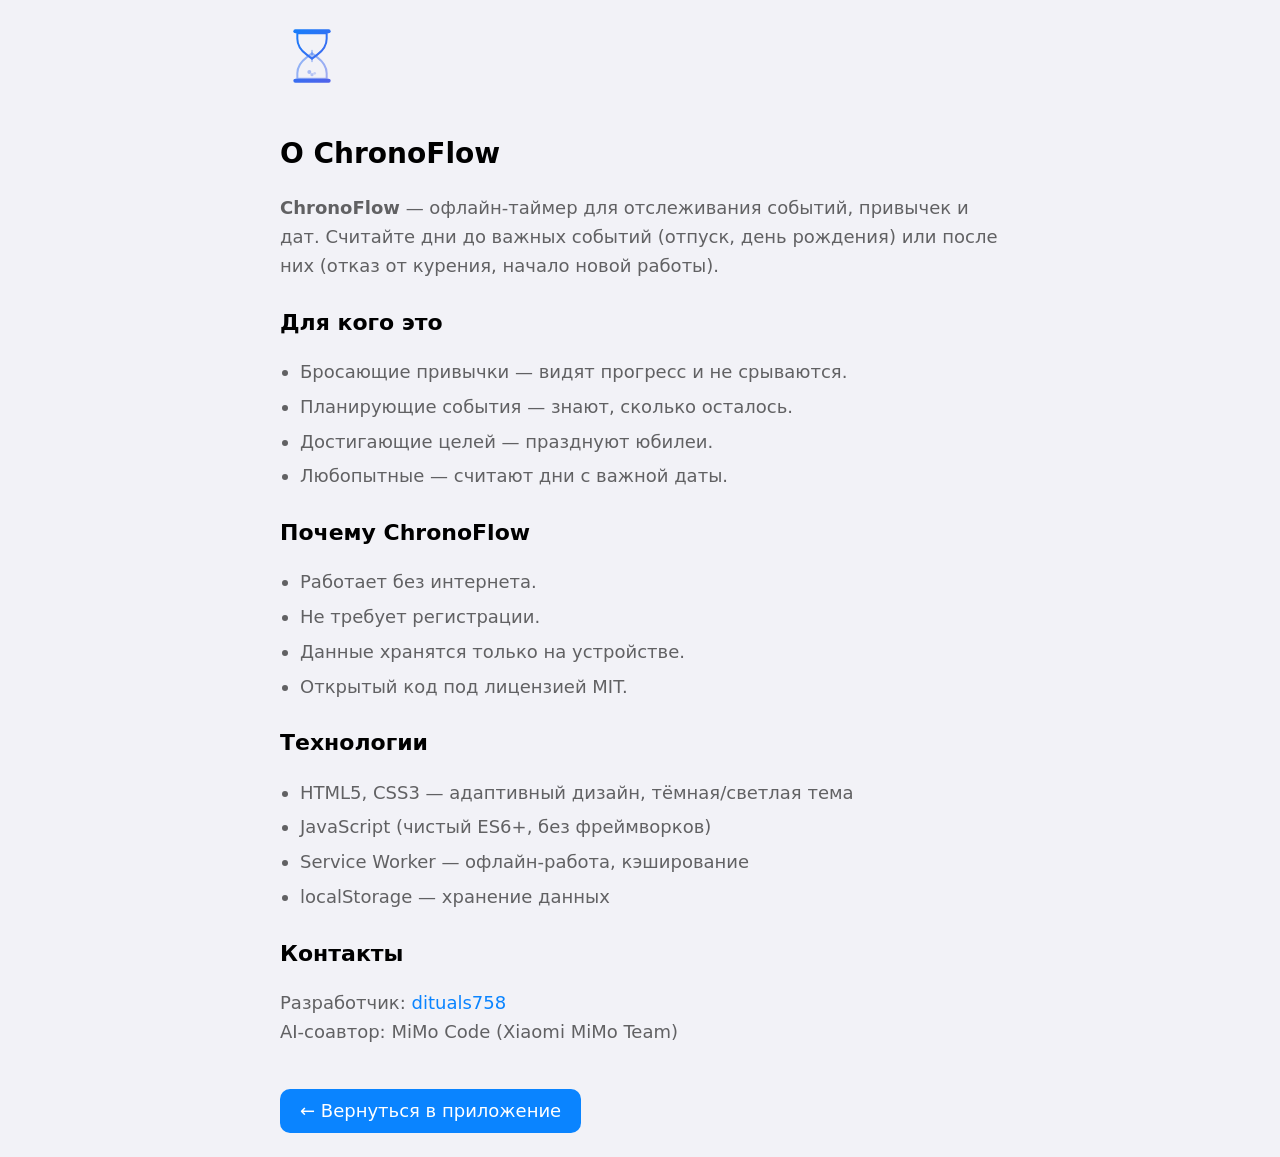
==== about.html @ ebb6a7b4 "2026.09.11" ====
<!DOCTYPE html>
<html lang="ru">
<head>
    <meta charset="UTF-8">
    <meta name="viewport" content="width=device-width, initial-scale=1.0, viewport-fit=cover">
    <meta name="robots" content="index, follow">
    <meta name="description" content="О ChronoFlow — офлайн-таймере для отслеживания событий, привычек и дат.">
    <title>О ChronoFlow</title>
    <style>
        :root { --bg:#000; --text:#fff; --text2:rgba(255,255,255,0.6); --link:#0a84ff; }
        @media (prefers-color-scheme: light) { :root { --bg:#f2f2f7; --text:#000; --text2:rgba(0,0,0,0.6); } }
        body { background:var(--bg); color:var(--text); font:18px/1.6 system-ui,-apple-system,sans-serif; max-width:720px; margin:0 auto; padding:24px 16px; }
        a { color:var(--link); text-decoration:none; } a:hover { text-decoration:underline; }
        .logo { width:64px; height:64px; border-radius:12px; margin-bottom:16px; }
        h1 { font-size:28px; font-weight:700; margin-bottom:8px; }
        h2 { font-size:22px; font-weight:600; margin:24px 0 12px; }
        p, li { color:var(--text2); }
        ul { padding-left:20px; } li { margin-bottom:6px; }
        .back { display:inline-block; margin-top:24px; padding:8px 20px; background:var(--link); color:#fff; border-radius:10px; }
    </style>
</head>
<body>
    <img class="logo" src="./icon.svg" alt="ChronoFlow">
    <h1>О ChronoFlow</h1>
    <p><strong>ChronoFlow</strong> — офлайн-таймер для отслеживания событий, привычек и дат. Считайте дни до важных событий (отпуск, день рождения) или после них (отказ от курения, начало новой работы).</p>
    <h2>Для кого это</h2>
    <ul>
        <li>Бросающие привычки — видят прогресс и не срываются.</li>
        <li>Планирующие события — знают, сколько осталось.</li>
        <li>Достигающие целей — празднуют юбилеи.</li>
        <li>Любопытные — считают дни с важной даты.</li>
    </ul>
    <h2>Почему ChronoFlow</h2>
    <ul>
        <li>Работает без интернета.</li>
        <li>Не требует регистрации.</li>
        <li>Данные хранятся только на устройстве.</li>
        <li>Открытый код под лицензией MIT.</li>
    </ul>
    <h2>Технологии</h2>
    <ul>
        <li>HTML5, CSS3 — адаптивный дизайн, тёмная/светлая тема</li>
        <li>JavaScript (чистый ES6+, без фреймворков)</li>
        <li>Service Worker — офлайн-работа, кэширование</li>
        <li>localStorage — хранение данных</li>
    </ul>
    <h2>Контакты</h2>
    <p>Разработчик: <a href="https://github.com/dituals758">dituals758</a><br>AI-соавтор: MiMo Code (Xiaomi MiMo Team)</p>
    <a href="./" class="back">← Вернуться в приложение</a>
</body>
</html>
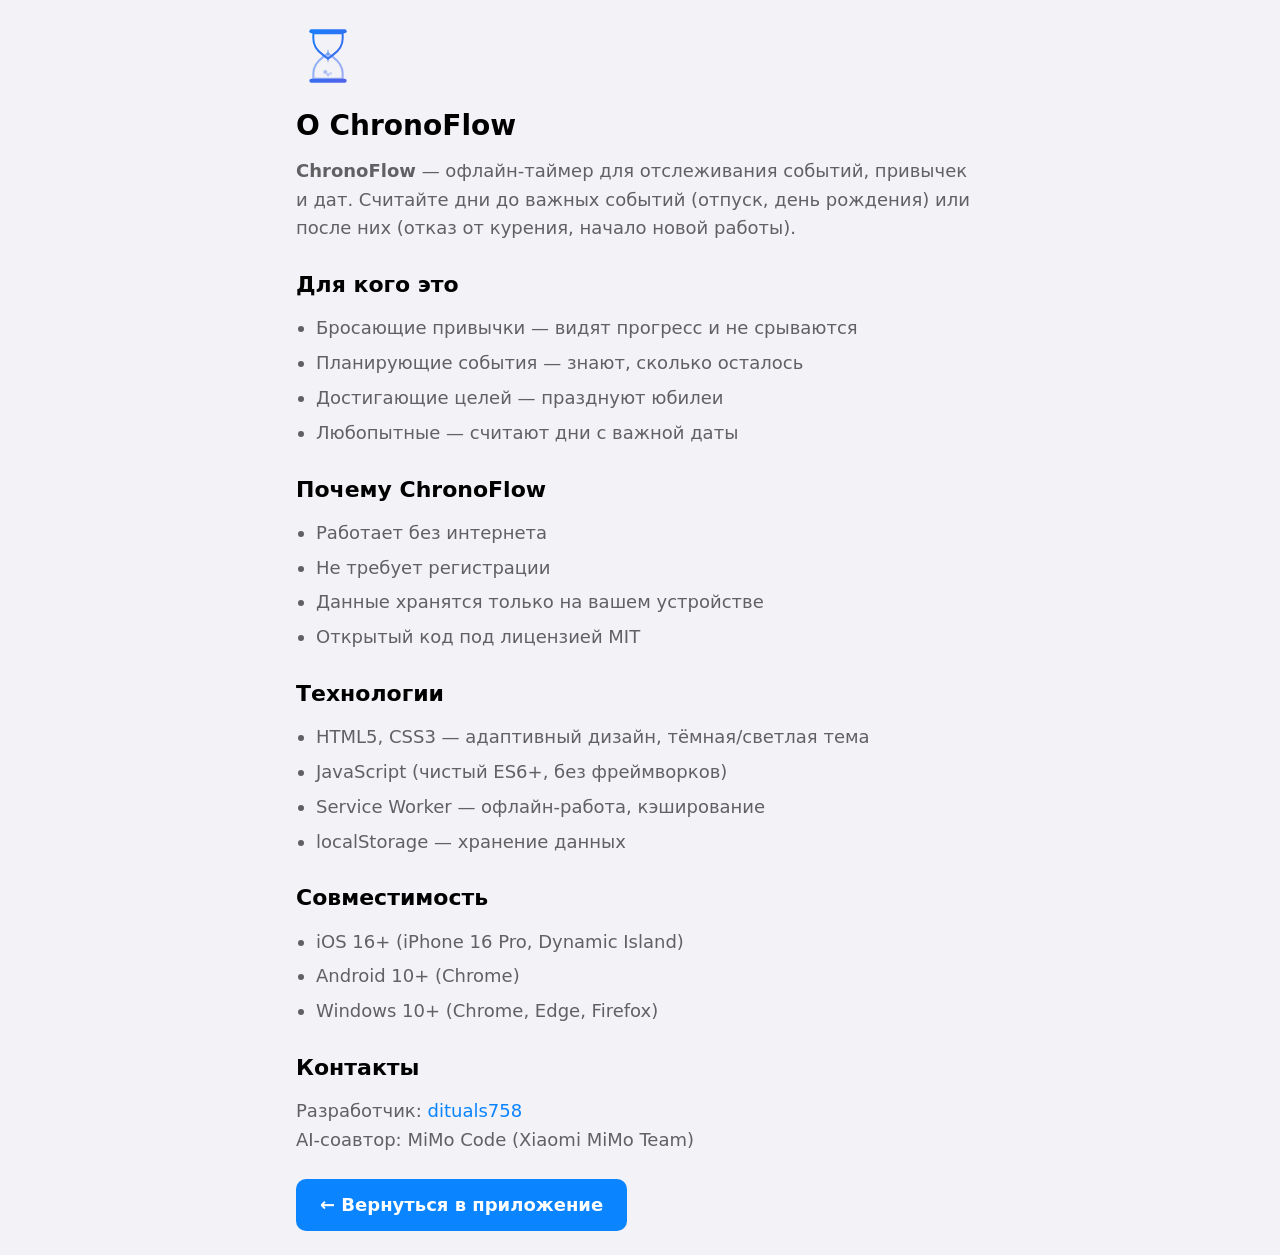
==== commit 09c14579: "2026-09-13" ====
--- a/about.html
+++ b/about.html
@@ -9,33 +9,45 @@
     <style>
         :root { --bg:#000; --text:#fff; --text2:rgba(255,255,255,0.6); --link:#0a84ff; }
         @media (prefers-color-scheme: light) { :root { --bg:#f2f2f7; --text:#000; --text2:rgba(0,0,0,0.6); } }
-        body { background:var(--bg); color:var(--text); font:18px/1.6 system-ui,-apple-system,sans-serif; max-width:720px; margin:0 auto; padding:24px 16px; }
-        a { color:var(--link); text-decoration:none; } a:hover { text-decoration:underline; }
-        .logo { width:64px; height:64px; border-radius:12px; margin-bottom:16px; }
+        * { margin:0; padding:0; box-sizing:border-box; }
+        body {
+            background:var(--bg); color:var(--text);
+            font:18px/1.6 system-ui,-apple-system,sans-serif;
+            max-width:720px; margin:0 auto;
+            padding: max(24px, env(safe-area-inset-top)) 16px max(24px, env(safe-area-inset-bottom));
+        }
+        a { color:var(--link); text-decoration:none; }
+        a:hover { text-decoration:underline; }
+        .logo { width:64px; height:64px; border-radius:12px; margin-bottom:16px; display:block; }
         h1 { font-size:28px; font-weight:700; margin-bottom:8px; }
         h2 { font-size:22px; font-weight:600; margin:24px 0 12px; }
         p, li { color:var(--text2); }
-        ul { padding-left:20px; } li { margin-bottom:6px; }
-        .back { display:inline-block; margin-top:24px; padding:8px 20px; background:var(--link); color:#fff; border-radius:10px; }
+        ul { padding-left:20px; }
+        li { margin-bottom:6px; }
+        .back {
+            display:inline-block; margin-top:24px;
+            padding:12px 24px; background:var(--link); color:#fff;
+            border-radius:10px; font-weight:600;
+        }
     </style>
 </head>
 <body>
-    <img class="logo" src="./icon.svg" alt="ChronoFlow">
+    <img class="logo" src="./icon.svg" alt="ChronoFlow" width="64" height="64">
     <h1>О ChronoFlow</h1>
     <p><strong>ChronoFlow</strong> — офлайн-таймер для отслеживания событий, привычек и дат. Считайте дни до важных событий (отпуск, день рождения) или после них (отказ от курения, начало новой работы).</p>
     <h2>Для кого это</h2>
     <ul>
-        <li>Бросающие привычки — видят прогресс и не срываются.</li>
-        <li>Планирующие события — знают, сколько осталось.</li>
-        <li>Достигающие целей — празднуют юбилеи.</li>
-        <li>Любопытные — считают дни с важной даты.</li>
+        <li>Бросающие привычки — видят прогресс и не срываются</li>
+        <li>Планирующие события — знают, сколько осталось</li>
+        <li>Достигающие целей — празднуют юбилеи</li>
+        <li>Любопытные — считают дни с важной даты</li>
     </ul>
     <h2>Почему ChronoFlow</h2>
     <ul>
-        <li>Работает без интернета.</li>
-        <li>Не требует регистрации.</li>
-        <li>Данные хранятся только на устройстве.</li>
-        <li>Открытый код под лицензией MIT.</li>
+        <li>Работает без интернета</li>
+        <li>Не требует регистрации</li>
+        <li>Данные хранятся только на вашем устройстве</li>
+        <li>Открытый код под лицензией MIT</li>
     </ul>
     <h2>Технологии</h2>
     <ul>
@@ -44,8 +56,15 @@
         <li>Service Worker — офлайн-работа, кэширование</li>
         <li>localStorage — хранение данных</li>
     </ul>
+    <h2>Совместимость</h2>
+    <ul>
+        <li>iOS 16+ (iPhone 16 Pro, Dynamic Island)</li>
+        <li>Android 10+ (Chrome)</li>
+        <li>Windows 10+ (Chrome, Edge, Firefox)</li>
+    </ul>
     <h2>Контакты</h2>
-    <p>Разработчик: <a href="https://github.com/dituals758">dituals758</a><br>AI-соавтор: MiMo Code (Xiaomi MiMo Team)</p>
+    <p>Разработчик: <a href="https://github.com/dituals758">dituals758</a></p>
+    <p>AI-соавтор: MiMo Code (Xiaomi MiMo Team)</p>
     <a href="./" class="back">← Вернуться в приложение</a>
 </body>
 </html>
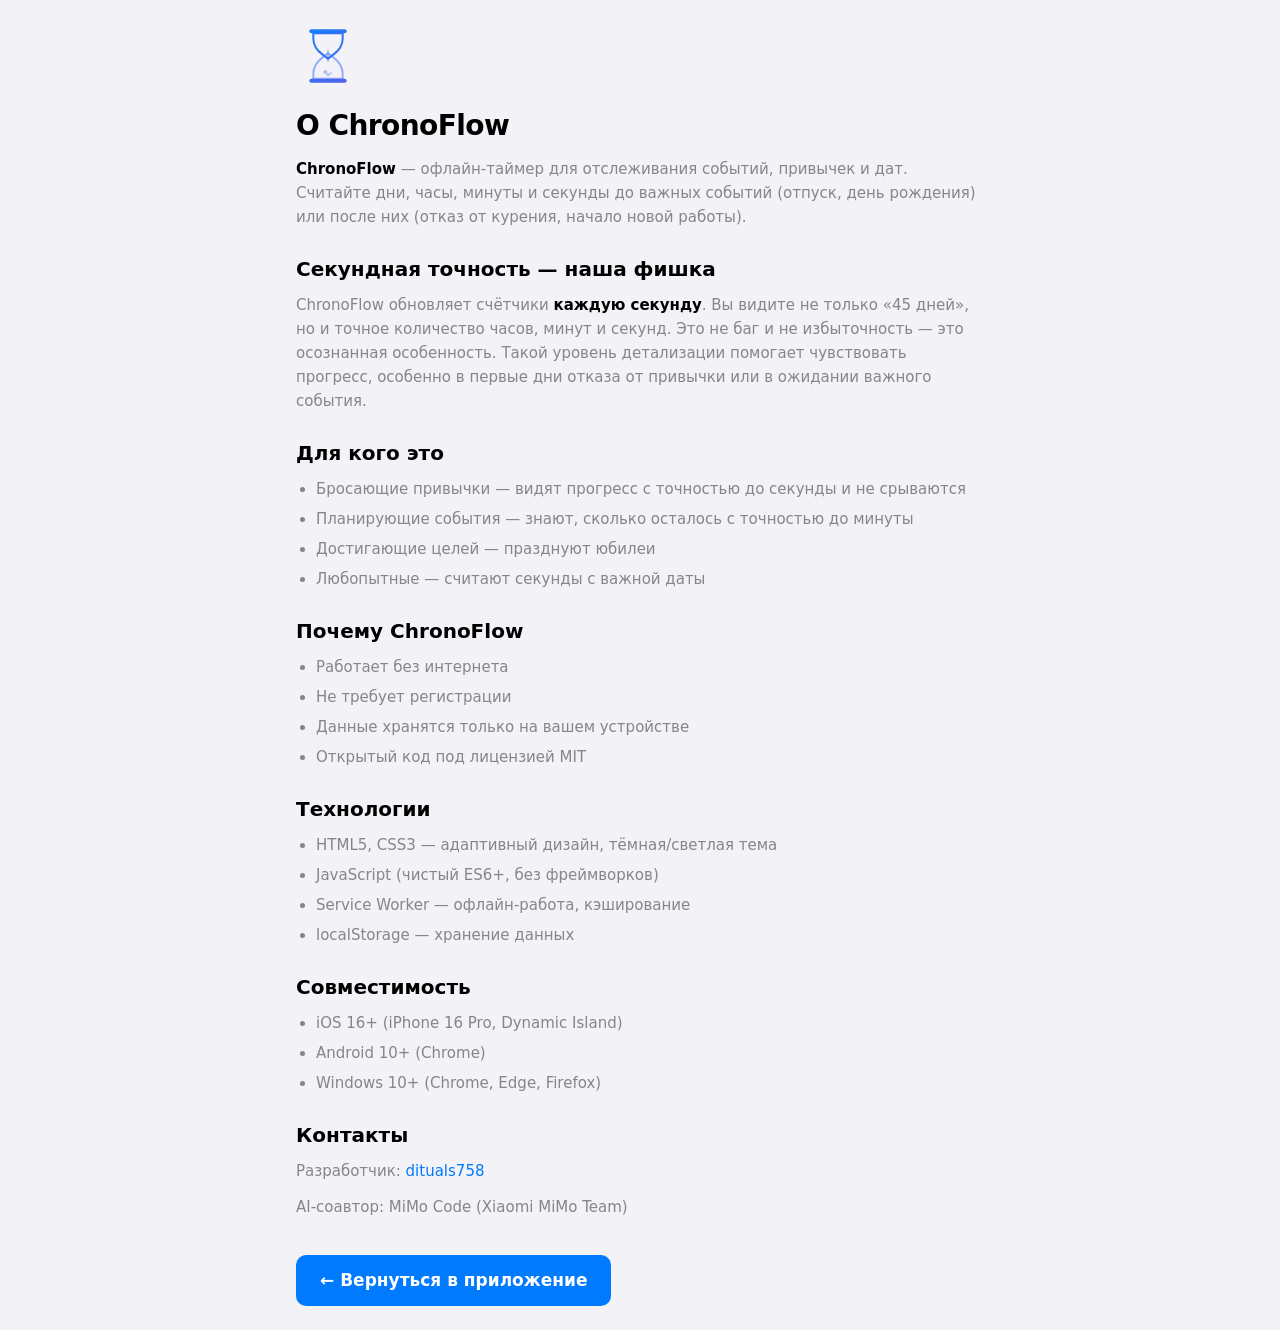
==== commit c3cfb62c: "2026.10.11" ====
--- a/about.html
+++ b/about.html
@@ -1,70 +1,58 @@
 <!DOCTYPE html>
 <html lang="ru">
 <head>
-    <meta charset="UTF-8">
-    <meta name="viewport" content="width=device-width, initial-scale=1.0, viewport-fit=cover">
-    <meta name="robots" content="index, follow">
-    <meta name="description" content="О ChronoFlow — офлайн-таймере для отслеживания событий, привычек и дат.">
-    <title>О ChronoFlow</title>
-    <style>
-        :root { --bg:#000; --text:#fff; --text2:rgba(255,255,255,0.6); --link:#0a84ff; }
-        @media (prefers-color-scheme: light) { :root { --bg:#f2f2f7; --text:#000; --text2:rgba(0,0,0,0.6); } }
-        * { margin:0; padding:0; box-sizing:border-box; }
-        body {
-            background:var(--bg); color:var(--text);
-            font:18px/1.6 system-ui,-apple-system,sans-serif;
-            max-width:720px; margin:0 auto;
-            padding: max(24px, env(safe-area-inset-top)) 16px max(24px, env(safe-area-inset-bottom));
-        }
-        a { color:var(--link); text-decoration:none; }
-        a:hover { text-decoration:underline; }
-        .logo { width:64px; height:64px; border-radius:12px; margin-bottom:16px; display:block; }
-        h1 { font-size:28px; font-weight:700; margin-bottom:8px; }
-        h2 { font-size:22px; font-weight:600; margin:24px 0 12px; }
-        p, li { color:var(--text2); }
-        ul { padding-left:20px; }
-        li { margin-bottom:6px; }
-        .back {
-            display:inline-block; margin-top:24px;
-            padding:12px 24px; background:var(--link); color:#fff;
-            border-radius:10px; font-weight:600;
-        }
-    </style>
+<meta charset="UTF-8">
+<meta name="viewport" content="width=device-width, initial-scale=1.0, viewport-fit=cover">
+<meta name="theme-color" content="#000000" media="(prefers-color-scheme: dark)">
+<meta name="theme-color" content="#f2f2f7" media="(prefers-color-scheme: light)">
+<meta name="robots" content="index, follow">
+<meta name="description" content="О ChronoFlow — офлайн-таймере с секундной точностью для отслеживания событий, привычек и дат.">
+<title>О ChronoFlow</title>
+<link rel="stylesheet" href="./static.css">
+<style>
+body{max-width:720px;margin:0 auto;padding:max(24px,env(safe-area-inset-top)) 16px max(24px,env(safe-area-inset-bottom))}
+h1:first-of-type{margin-top:0}
+.logo{width:64px;height:64px;border-radius:12px;margin-bottom:16px;display:block}
+.back{display:inline-block;margin-top:24px;padding:12px 24px;background:var(--blue);color:#fff;border-radius:10px;font-weight:600;font-size:17px;text-decoration:none}
+.back:hover{text-decoration:none}
+</style>
 </head>
 <body>
-    <img class="logo" src="./icon.svg" alt="ChronoFlow" width="64" height="64">
-    <h1>О ChronoFlow</h1>
-    <p><strong>ChronoFlow</strong> — офлайн-таймер для отслеживания событий, привычек и дат. Считайте дни до важных событий (отпуск, день рождения) или после них (отказ от курения, начало новой работы).</p>
-    <h2>Для кого это</h2>
-    <ul>
-        <li>Бросающие привычки — видят прогресс и не срываются</li>
-        <li>Планирующие события — знают, сколько осталось</li>
-        <li>Достигающие целей — празднуют юбилеи</li>
-        <li>Любопытные — считают дни с важной даты</li>
-    </ul>
-    <h2>Почему ChronoFlow</h2>
-    <ul>
-        <li>Работает без интернета</li>
-        <li>Не требует регистрации</li>
-        <li>Данные хранятся только на вашем устройстве</li>
-        <li>Открытый код под лицензией MIT</li>
-    </ul>
-    <h2>Технологии</h2>
-    <ul>
-        <li>HTML5, CSS3 — адаптивный дизайн, тёмная/светлая тема</li>
-        <li>JavaScript (чистый ES6+, без фреймворков)</li>
-        <li>Service Worker — офлайн-работа, кэширование</li>
-        <li>localStorage — хранение данных</li>
-    </ul>
-    <h2>Совместимость</h2>
-    <ul>
-        <li>iOS 16+ (iPhone 16 Pro, Dynamic Island)</li>
-        <li>Android 10+ (Chrome)</li>
-        <li>Windows 10+ (Chrome, Edge, Firefox)</li>
-    </ul>
-    <h2>Контакты</h2>
-    <p>Разработчик: <a href="https://github.com/dituals758">dituals758</a></p>
-    <p>AI-соавтор: MiMo Code (Xiaomi MiMo Team)</p>
-    <a href="./" class="back">← Вернуться в приложение</a>
+<img class="logo" src="./icon.svg" alt="ChronoFlow" width="64" height="64">
+<h1>О ChronoFlow</h1>
+<p><strong>ChronoFlow</strong> — офлайн-таймер для отслеживания событий, привычек и дат. Считайте дни, часы, минуты и секунды до важных событий (отпуск, день рождения) или после них (отказ от курения, начало новой работы).</p>
+<h2>Секундная точность — наша фишка</h2>
+<p>ChronoFlow обновляет счётчики <strong>каждую секунду</strong>. Вы видите не только «45 дней», но и точное количество часов, минут и секунд. Это не баг и не избыточность — это осознанная особенность. Такой уровень детализации помогает чувствовать прогресс, особенно в первые дни отказа от привычки или в ожидании важного события.</p>
+<h2>Для кого это</h2>
+<ul>
+<li>Бросающие привычки — видят прогресс с точностью до секунды и не срываются</li>
+<li>Планирующие события — знают, сколько осталось с точностью до минуты</li>
+<li>Достигающие целей — празднуют юбилеи</li>
+<li>Любопытные — считают секунды с важной даты</li>
+</ul>
+<h2>Почему ChronoFlow</h2>
+<ul>
+<li>Работает без интернета</li>
+<li>Не требует регистрации</li>
+<li>Данные хранятся только на вашем устройстве</li>
+<li>Открытый код под лицензией MIT</li>
+</ul>
+<h2>Технологии</h2>
+<ul>
+<li>HTML5, CSS3 — адаптивный дизайн, тёмная/светлая тема</li>
+<li>JavaScript (чистый ES6+, без фреймворков)</li>
+<li>Service Worker — офлайн-работа, кэширование</li>
+<li>localStorage — хранение данных</li>
+</ul>
+<h2>Совместимость</h2>
+<ul>
+<li>iOS 16+ (iPhone 16 Pro, Dynamic Island)</li>
+<li>Android 10+ (Chrome)</li>
+<li>Windows 10+ (Chrome, Edge, Firefox)</li>
+</ul>
+<h2>Контакты</h2>
+<p>Разработчик: <a href="https://github.com/dituals758">dituals758</a></p>
+<p>AI-соавтор: MiMo Code (Xiaomi MiMo Team)</p>
+<a href="./" class="back">← Вернуться в приложение</a>
 </body>
 </html>
--- a/static.css
+++ b/static.css
@@ -0,0 +1,127 @@
+:root {
+    --bg: #000;
+    --surface: #1c1c1e;
+    --text: #fff;
+    --text2: rgba(235, 235, 245, .6);
+    --text3: rgba(235, 235, 245, .3);
+    --blue: #0a84ff;
+    --sep: rgba(84, 84, 88, .65);
+    --font: -apple-system, BlinkMacSystemFont, 'SF Pro Display', system-ui, sans-serif
+}
+
+@media (prefers-color-scheme: light) {
+    :root {
+        --bg: #f2f2f7;
+        --surface: #fff;
+        --text: #000;
+        --text2: rgba(60, 60, 67, .6);
+        --text3: rgba(60, 60, 67, .3);
+        --blue: #007aff;
+        --sep: rgba(60, 60, 67, .29)
+    }
+}
+
+* {
+    margin: 0;
+    padding: 0;
+    box-sizing: border-box
+}
+
+html {
+    background: var(--bg);
+    -webkit-text-size-adjust: 100%;
+    text-size-adjust: 100%;
+    -webkit-touch-callout: none
+}
+
+body {
+    background: var(--bg);
+    color: var(--text);
+    font: 400 17px/1.6 var(--font);
+    padding: env(safe-area-inset-top) 16px env(safe-area-inset-bottom);
+    min-height: 100vh;
+    min-height: 100dvh;
+    -webkit-font-smoothing: antialiased;
+    -moz-osx-font-smoothing: grayscale;
+    text-rendering: optimizeLegibility
+}
+
+h1 {
+    font-size: 28px;
+    font-weight: 700;
+    letter-spacing: -.02em;
+    margin: 24px 0 8px
+}
+
+h2 {
+    font-size: 20px;
+    font-weight: 600;
+    margin: 24px 0 8px
+}
+
+h3 {
+    font-size: 17px;
+    font-weight: 600;
+    margin: 16px 0 8px
+}
+
+p {
+    font-size: 15px;
+    color: var(--text2);
+    margin-bottom: 12px
+}
+
+ul {
+    padding-left: 20px;
+    margin-bottom: 12px
+}
+
+li {
+    font-size: 15px;
+    color: var(--text2);
+    margin-bottom: 6px
+}
+
+a {
+    color: var(--blue);
+    text-decoration: none
+}
+
+a:hover {
+    text-decoration: underline
+}
+
+strong {
+    color: var(--text)
+}
+
+hr {
+    border: none;
+    border-top: .5px solid var(--sep);
+    margin: 24px 0
+}
+
+.meta {
+    font-size: 13px;
+    color: var(--text3);
+    margin-bottom: 24px;
+    border-bottom: .5px solid var(--sep);
+    padding-bottom: 16px
+}
+
+.btn {
+    display: inline-block;
+    background: var(--blue);
+    color: #fff;
+    padding: 12px 28px;
+    border-radius: 12px;
+    text-decoration: none;
+    font-weight: 600;
+    font-size: 17px;
+    transition: background .15s, transform .15s
+}
+
+.btn:active {
+    transform: scale(.96);
+    background: #0071e0
+}
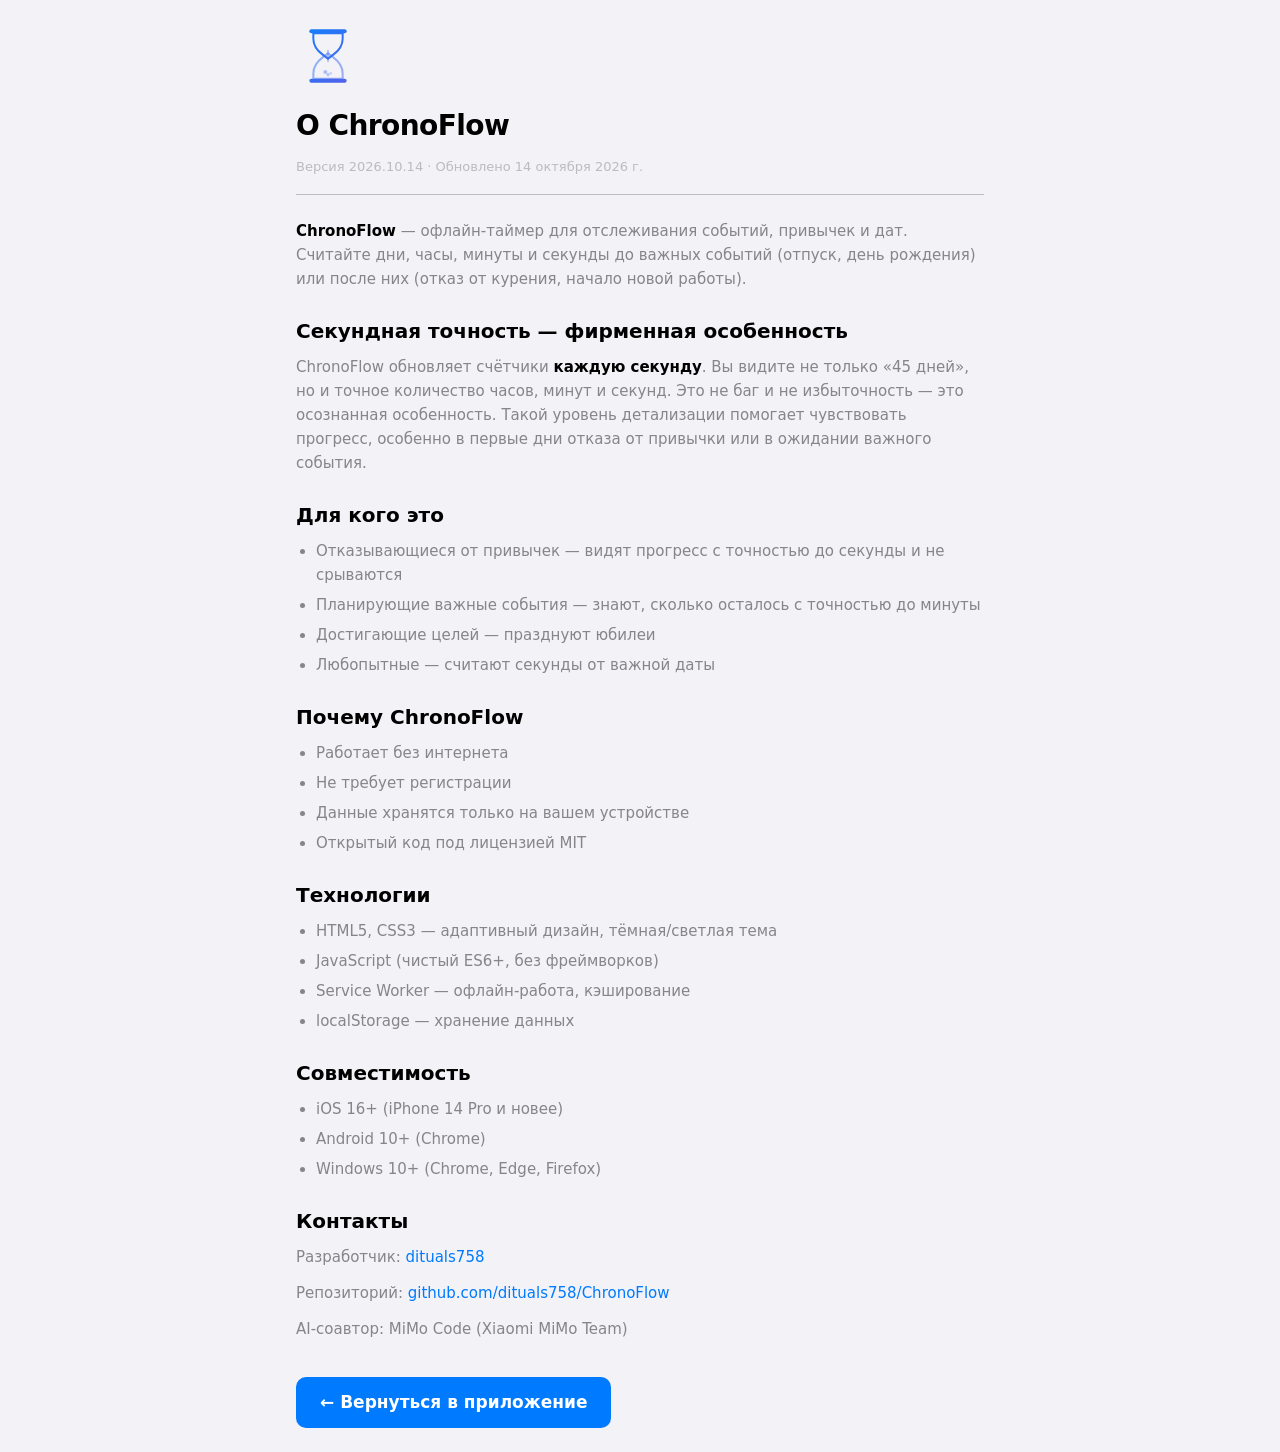
==== commit 8cf12495: "2026.10.14" ====
--- a/about.html
+++ b/about.html
@@ -2,56 +2,33 @@
 <html lang="ru">
 <head>
 <meta charset="UTF-8">
-<meta name="viewport" content="width=device-width, initial-scale=1.0, viewport-fit=cover">
-<meta name="theme-color" content="#000000" media="(prefers-color-scheme: dark)">
-<meta name="theme-color" content="#f2f2f7" media="(prefers-color-scheme: light)">
-<meta name="robots" content="index, follow">
+<meta name="viewport" content="width=device-width,initial-scale=1.0,viewport-fit=cover">
+<meta name="theme-color" content="#000000" media="(prefers-color-scheme:dark)">
+<meta name="theme-color" content="#f2f2f7" media="(prefers-color-scheme:light)">
+<meta name="robots" content="index,follow">
 <meta name="description" content="О ChronoFlow — офлайн-таймере с секундной точностью для отслеживания событий, привычек и дат.">
 <title>О ChronoFlow</title>
 <link rel="stylesheet" href="./static.css">
-<style>
-body{max-width:720px;margin:0 auto;padding:max(24px,env(safe-area-inset-top)) 16px max(24px,env(safe-area-inset-bottom))}
-h1:first-of-type{margin-top:0}
-.logo{width:64px;height:64px;border-radius:12px;margin-bottom:16px;display:block}
-.back{display:inline-block;margin-top:24px;padding:12px 24px;background:var(--blue);color:#fff;border-radius:10px;font-weight:600;font-size:17px;text-decoration:none}
-.back:hover{text-decoration:none}
-</style>
+<style>body{max-width:720px;margin:0 auto;padding:max(24px,env(safe-area-inset-top)) 16px max(24px,env(safe-area-inset-bottom))}h1:first-of-type{margin-top:0}.logo{width:64px;height:64px;border-radius:12px;margin-bottom:16px;display:block}.meta{font-size:13px;color:var(--text3);margin-bottom:24px;border-bottom:.5px solid var(--sep);padding-bottom:16px}.back{display:inline-block;margin-top:24px;padding:12px 24px;background:var(--blue);color:#fff;border-radius:10px;font-weight:600;font-size:17px;text-decoration:none}.back:hover{text-decoration:none}</style>
 </head>
 <body>
 <img class="logo" src="./icon.svg" alt="ChronoFlow" width="64" height="64">
 <h1>О ChronoFlow</h1>
+<p class="meta">Версия 2026.10.14 · Обновлено 14 октября 2026 г.</p>
 <p><strong>ChronoFlow</strong> — офлайн-таймер для отслеживания событий, привычек и дат. Считайте дни, часы, минуты и секунды до важных событий (отпуск, день рождения) или после них (отказ от курения, начало новой работы).</p>
-<h2>Секундная точность — наша фишка</h2>
+<h2>Секундная точность — фирменная особенность</h2>
 <p>ChronoFlow обновляет счётчики <strong>каждую секунду</strong>. Вы видите не только «45 дней», но и точное количество часов, минут и секунд. Это не баг и не избыточность — это осознанная особенность. Такой уровень детализации помогает чувствовать прогресс, особенно в первые дни отказа от привычки или в ожидании важного события.</p>
 <h2>Для кого это</h2>
-<ul>
-<li>Бросающие привычки — видят прогресс с точностью до секунды и не срываются</li>
-<li>Планирующие события — знают, сколько осталось с точностью до минуты</li>
-<li>Достигающие целей — празднуют юбилеи</li>
-<li>Любопытные — считают секунды с важной даты</li>
-</ul>
+<ul><li>Отказывающиеся от привычек — видят прогресс с точностью до секунды и не срываются</li><li>Планирующие важные события — знают, сколько осталось с точностью до минуты</li><li>Достигающие целей — празднуют юбилеи</li><li>Любопытные — считают секунды от важной даты</li></ul>
 <h2>Почему ChronoFlow</h2>
-<ul>
-<li>Работает без интернета</li>
-<li>Не требует регистрации</li>
-<li>Данные хранятся только на вашем устройстве</li>
-<li>Открытый код под лицензией MIT</li>
-</ul>
+<ul><li>Работает без интернета</li><li>Не требует регистрации</li><li>Данные хранятся только на вашем устройстве</li><li>Открытый код под лицензией MIT</li></ul>
 <h2>Технологии</h2>
-<ul>
-<li>HTML5, CSS3 — адаптивный дизайн, тёмная/светлая тема</li>
-<li>JavaScript (чистый ES6+, без фреймворков)</li>
-<li>Service Worker — офлайн-работа, кэширование</li>
-<li>localStorage — хранение данных</li>
-</ul>
+<ul><li>HTML5, CSS3 — адаптивный дизайн, тёмная/светлая тема</li><li>JavaScript (чистый ES6+, без фреймворков)</li><li>Service Worker — офлайн-работа, кэширование</li><li>localStorage — хранение данных</li></ul>
 <h2>Совместимость</h2>
-<ul>
-<li>iOS 16+ (iPhone 16 Pro, Dynamic Island)</li>
-<li>Android 10+ (Chrome)</li>
-<li>Windows 10+ (Chrome, Edge, Firefox)</li>
-</ul>
+<ul><li>iOS 16+ (iPhone 14 Pro и новее)</li><li>Android 10+ (Chrome)</li><li>Windows 10+ (Chrome, Edge, Firefox)</li></ul>
 <h2>Контакты</h2>
 <p>Разработчик: <a href="https://github.com/dituals758">dituals758</a></p>
+<p>Репозиторий: <a href="https://github.com/dituals758/ChronoFlow">github.com/dituals758/ChronoFlow</a></p>
 <p>AI-соавтор: MiMo Code (Xiaomi MiMo Team)</p>
 <a href="./" class="back">← Вернуться в приложение</a>
 </body>
--- a/static.css
+++ b/static.css
@@ -1,127 +1,18 @@
-:root {
-    --bg: #000;
-    --surface: #1c1c1e;
-    --text: #fff;
-    --text2: rgba(235, 235, 245, .6);
-    --text3: rgba(235, 235, 245, .3);
-    --blue: #0a84ff;
-    --sep: rgba(84, 84, 88, .65);
-    --font: -apple-system, BlinkMacSystemFont, 'SF Pro Display', system-ui, sans-serif
-}
-
-@media (prefers-color-scheme: light) {
-    :root {
-        --bg: #f2f2f7;
-        --surface: #fff;
-        --text: #000;
-        --text2: rgba(60, 60, 67, .6);
-        --text3: rgba(60, 60, 67, .3);
-        --blue: #007aff;
-        --sep: rgba(60, 60, 67, .29)
-    }
-}
-
-* {
-    margin: 0;
-    padding: 0;
-    box-sizing: border-box
-}
-
-html {
-    background: var(--bg);
-    -webkit-text-size-adjust: 100%;
-    text-size-adjust: 100%;
-    -webkit-touch-callout: none
-}
-
-body {
-    background: var(--bg);
-    color: var(--text);
-    font: 400 17px/1.6 var(--font);
-    padding: env(safe-area-inset-top) 16px env(safe-area-inset-bottom);
-    min-height: 100vh;
-    min-height: 100dvh;
-    -webkit-font-smoothing: antialiased;
-    -moz-osx-font-smoothing: grayscale;
-    text-rendering: optimizeLegibility
-}
-
-h1 {
-    font-size: 28px;
-    font-weight: 700;
-    letter-spacing: -.02em;
-    margin: 24px 0 8px
-}
-
-h2 {
-    font-size: 20px;
-    font-weight: 600;
-    margin: 24px 0 8px
-}
-
-h3 {
-    font-size: 17px;
-    font-weight: 600;
-    margin: 16px 0 8px
-}
-
-p {
-    font-size: 15px;
-    color: var(--text2);
-    margin-bottom: 12px
-}
-
-ul {
-    padding-left: 20px;
-    margin-bottom: 12px
-}
-
-li {
-    font-size: 15px;
-    color: var(--text2);
-    margin-bottom: 6px
-}
-
-a {
-    color: var(--blue);
-    text-decoration: none
-}
-
-a:hover {
-    text-decoration: underline
-}
-
-strong {
-    color: var(--text)
-}
-
-hr {
-    border: none;
-    border-top: .5px solid var(--sep);
-    margin: 24px 0
-}
-
-.meta {
-    font-size: 13px;
-    color: var(--text3);
-    margin-bottom: 24px;
-    border-bottom: .5px solid var(--sep);
-    padding-bottom: 16px
-}
-
-.btn {
-    display: inline-block;
-    background: var(--blue);
-    color: #fff;
-    padding: 12px 28px;
-    border-radius: 12px;
-    text-decoration: none;
-    font-weight: 600;
-    font-size: 17px;
-    transition: background .15s, transform .15s
-}
-
-.btn:active {
-    transform: scale(.96);
-    background: #0071e0
-}+:root{--bg:#000;--surface:#1c1c1e;--text:#fff;--text2:rgba(235,235,245,.6);--text3:rgba(235,235,245,.3);--blue:#0a84ff;--sep:rgba(84,84,88,.65);--font:-apple-system,BlinkMacSystemFont,'SF Pro Display',system-ui,sans-serif}
+@media (prefers-color-scheme:light){:root{--bg:#f2f2f7;--surface:#fff;--text:#000;--text2:rgba(60,60,67,.6);--text3:rgba(60,60,67,.3);--blue:#007aff;--sep:rgba(60,60,67,.29)}}
+*{margin:0;padding:0;box-sizing:border-box}
+html{background:var(--bg);-webkit-text-size-adjust:100%;text-size-adjust:100%;-webkit-touch-callout:none}
+body{background:var(--bg);color:var(--text);font:400 17px/1.6 var(--font);padding:env(safe-area-inset-top) 16px env(safe-area-inset-bottom);min-height:100vh;min-height:100dvh;-webkit-font-smoothing:antialiased;-moz-osx-font-smoothing:grayscale;text-rendering:optimizeLegibility}
+h1{font-size:28px;font-weight:700;letter-spacing:-.02em;margin:24px 0 8px}
+h2{font-size:20px;font-weight:600;margin:24px 0 8px}
+h3{font-size:17px;font-weight:600;margin:16px 0 8px}
+p{font-size:15px;color:var(--text2);margin-bottom:12px}
+ul{padding-left:20px;margin-bottom:12px}
+li{font-size:15px;color:var(--text2);margin-bottom:6px}
+a{color:var(--blue);text-decoration:none}
+a:hover{text-decoration:underline}
+strong{color:var(--text)}
+hr{border:none;border-top:.5px solid var(--sep);margin:24px 0}
+.meta{font-size:13px;color:var(--text3);margin-bottom:24px;border-bottom:.5px solid var(--sep);padding-bottom:16px}
+.btn{display:inline-block;background:var(--blue);color:#fff;padding:12px 28px;border-radius:12px;text-decoration:none;font-weight:600;font-size:17px;transition:background .15s,transform .15s}
+.btn:active{transform:scale(.96);background:#0071e0}
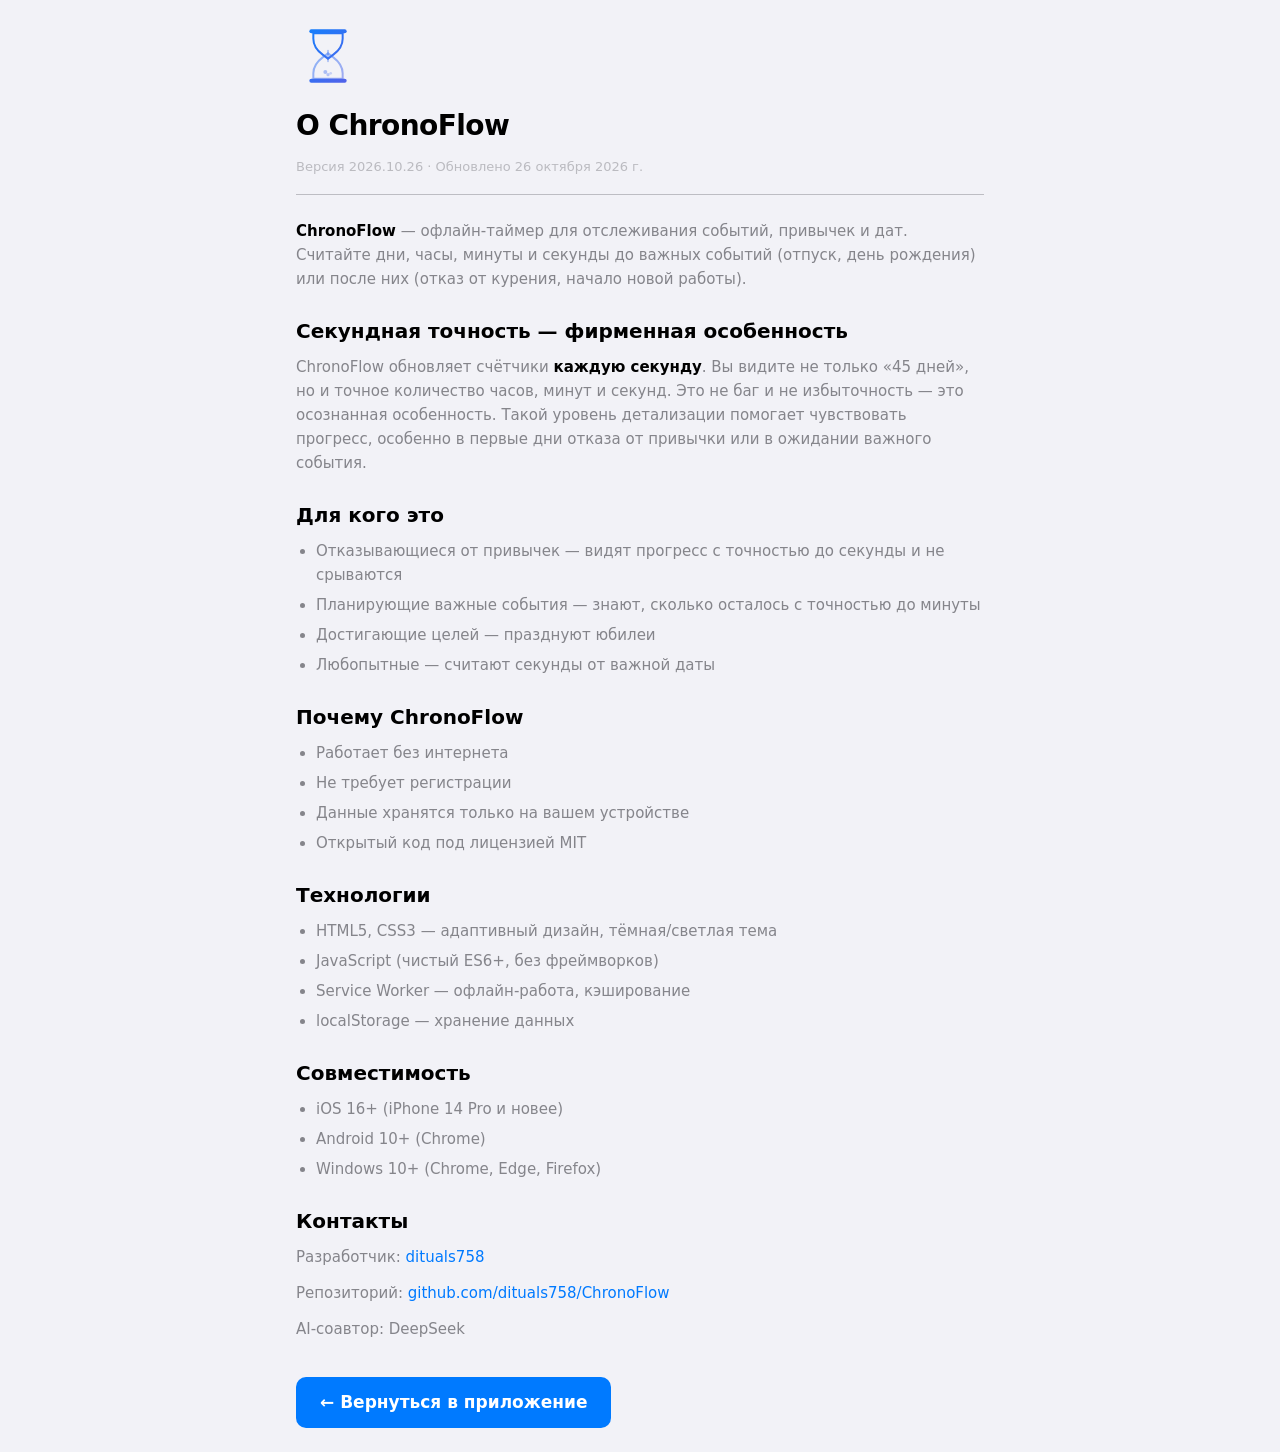
==== commit eccc5ed3: "2026.10.26" ====
--- a/about.html
+++ b/about.html
@@ -14,7 +14,7 @@
 <body>
 <img class="logo" src="./icon.svg" alt="ChronoFlow" width="64" height="64">
 <h1>О ChronoFlow</h1>
-<p class="meta">Версия 2026.10.14 · Обновлено 14 октября 2026 г.</p>
+<p class="meta">Версия 2026.10.26 · Обновлено 26 октября 2026 г.</p>
 <p><strong>ChronoFlow</strong> — офлайн-таймер для отслеживания событий, привычек и дат. Считайте дни, часы, минуты и секунды до важных событий (отпуск, день рождения) или после них (отказ от курения, начало новой работы).</p>
 <h2>Секундная точность — фирменная особенность</h2>
 <p>ChronoFlow обновляет счётчики <strong>каждую секунду</strong>. Вы видите не только «45 дней», но и точное количество часов, минут и секунд. Это не баг и не избыточность — это осознанная особенность. Такой уровень детализации помогает чувствовать прогресс, особенно в первые дни отказа от привычки или в ожидании важного события.</p>
@@ -29,7 +29,7 @@
 <h2>Контакты</h2>
 <p>Разработчик: <a href="https://github.com/dituals758">dituals758</a></p>
 <p>Репозиторий: <a href="https://github.com/dituals758/ChronoFlow">github.com/dituals758/ChronoFlow</a></p>
-<p>AI-соавтор: MiMo Code (Xiaomi MiMo Team)</p>
+<p>AI-соавтор: DeepSeek</p>
 <a href="./" class="back">← Вернуться в приложение</a>
 </body>
 </html>
